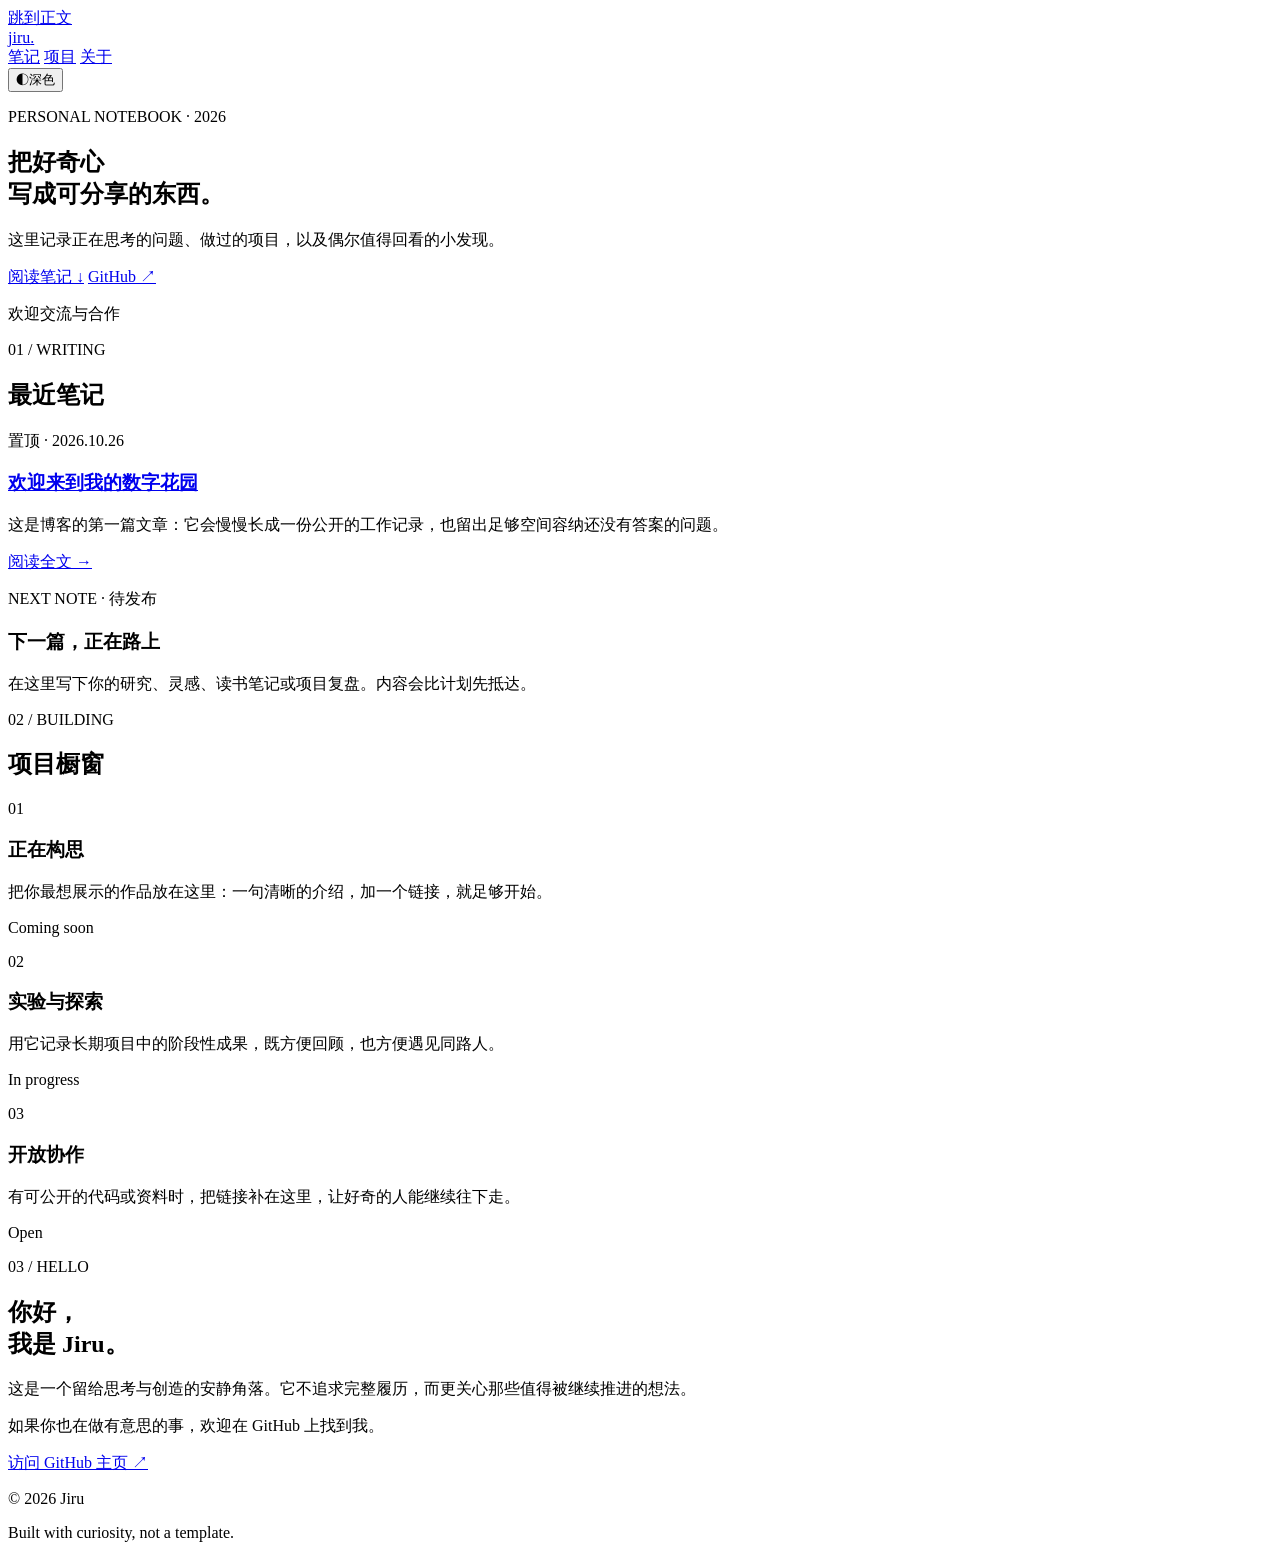
==== index.html @ fbeda2ce "Publish personal blog homepage" ====
<!doctype html>
<html lang="zh-CN">
  <head>
    <meta charset="utf-8">
    <meta name="viewport" content="width=device-width, initial-scale=1">
    <meta name="description" content="Jiru 的个人笔记、项目与想法。">
    <meta name="theme-color" content="#f8f7f4">
    <title>Jiru · Notes & Projects</title>
    <link rel="preconnect" href="https://fonts.googleapis.com">
    <link rel="preconnect" href="https://fonts.gstatic.com" crossorigin>
    <link href="https://fonts.googleapis.com/css2?family=DM+Mono:wght@400;500&family=Manrope:wght@400;500;600;700;800&family=Noto+Serif+SC:wght@400;500;600;700&display=swap" rel="stylesheet">
    <link rel="stylesheet" href="assets/site.css">
  </head>
  <body>
    <a class="skip-link" href="#content">跳到正文</a>
    <header class="site-header">
      <a class="wordmark" href="./" aria-label="Jiru 首页">jir<span>u</span>.</a>
      <nav aria-label="主导航">
        <a href="#notes">笔记</a>
        <a href="#projects">项目</a>
        <a href="#about">关于</a>
      </nav>
      <button class="theme-toggle" type="button" aria-label="切换深浅色主题" aria-pressed="false">
        <span aria-hidden="true">◐</span><span class="theme-label">深色</span>
      </button>
    </header>

    <main id="content">
      <section class="hero" aria-labelledby="intro-title">
        <p class="eyebrow">PERSONAL NOTEBOOK · 2026</p>
        <h1 id="intro-title">把好奇心<br>写成可分享的<span>东西。</span></h1>
        <p class="hero-copy">这里记录正在思考的问题、做过的项目，以及偶尔值得回看的小发现。</p>
        <div class="hero-actions">
          <a class="button primary" href="#notes">阅读笔记 <span aria-hidden="true">↓</span></a>
          <a class="button quiet" href="https://github.com/jiru-unsw" rel="me">GitHub <span aria-hidden="true">↗</span></a>
        </div>
        <p class="availability"><span></span> 欢迎交流与合作</p>
      </section>

      <section class="section notes" id="notes" aria-labelledby="notes-title">
        <div class="section-heading">
          <p class="eyebrow">01 / WRITING</p>
          <h2 id="notes-title">最近笔记</h2>
        </div>
        <div class="post-list">
          <article class="post-card featured">
            <p class="post-meta">置顶 · 2026.10.26</p>
            <h3><a href="posts/welcome.html">欢迎来到我的数字花园</a></h3>
            <p>这是博客的第一篇文章：它会慢慢长成一份公开的工作记录，也留出足够空间容纳还没有答案的问题。</p>
            <a class="text-link" href="posts/welcome.html">阅读全文 <span aria-hidden="true">→</span></a>
          </article>
          <article class="post-card coming-soon">
            <p class="post-meta">NEXT NOTE · 待发布</p>
            <h3>下一篇，正在路上</h3>
            <p>在这里写下你的研究、灵感、读书笔记或项目复盘。内容会比计划先抵达。</p>
          </article>
        </div>
      </section>

      <section class="section projects" id="projects" aria-labelledby="projects-title">
        <div class="section-heading">
          <p class="eyebrow">02 / BUILDING</p>
          <h2 id="projects-title">项目橱窗</h2>
        </div>
        <div class="project-grid">
          <article class="project-card accent-orange">
            <p class="project-number">01</p>
            <h3>正在构思</h3>
            <p>把你最想展示的作品放在这里：一句清晰的介绍，加一个链接，就足够开始。</p>
            <span class="tag">Coming soon</span>
          </article>
          <article class="project-card accent-blue">
            <p class="project-number">02</p>
            <h3>实验与探索</h3>
            <p>用它记录长期项目中的阶段性成果，既方便回顾，也方便遇见同路人。</p>
            <span class="tag">In progress</span>
          </article>
          <article class="project-card accent-green">
            <p class="project-number">03</p>
            <h3>开放协作</h3>
            <p>有可公开的代码或资料时，把链接补在这里，让好奇的人能继续往下走。</p>
            <span class="tag">Open</span>
          </article>
        </div>
      </section>

      <section class="about section" id="about" aria-labelledby="about-title">
        <div>
          <p class="eyebrow">03 / HELLO</p>
          <h2 id="about-title">你好，<br>我是 Jiru。</h2>
        </div>
        <div class="about-copy">
          <p>这是一个留给思考与创造的安静角落。它不追求完整履历，而更关心那些值得被继续推进的想法。</p>
          <p>如果你也在做有意思的事，欢迎在 GitHub 上找到我。</p>
          <a class="text-link" href="https://github.com/jiru-unsw" rel="me">访问 GitHub 主页 <span aria-hidden="true">↗</span></a>
        </div>
      </section>
    </main>

    <footer class="site-footer">
      <p>© <span id="year">2026</span> Jiru</p>
      <p>Built with curiosity, not a template.</p>
    </footer>
    <script src="assets/site.js"></script>
  </body>
</html>
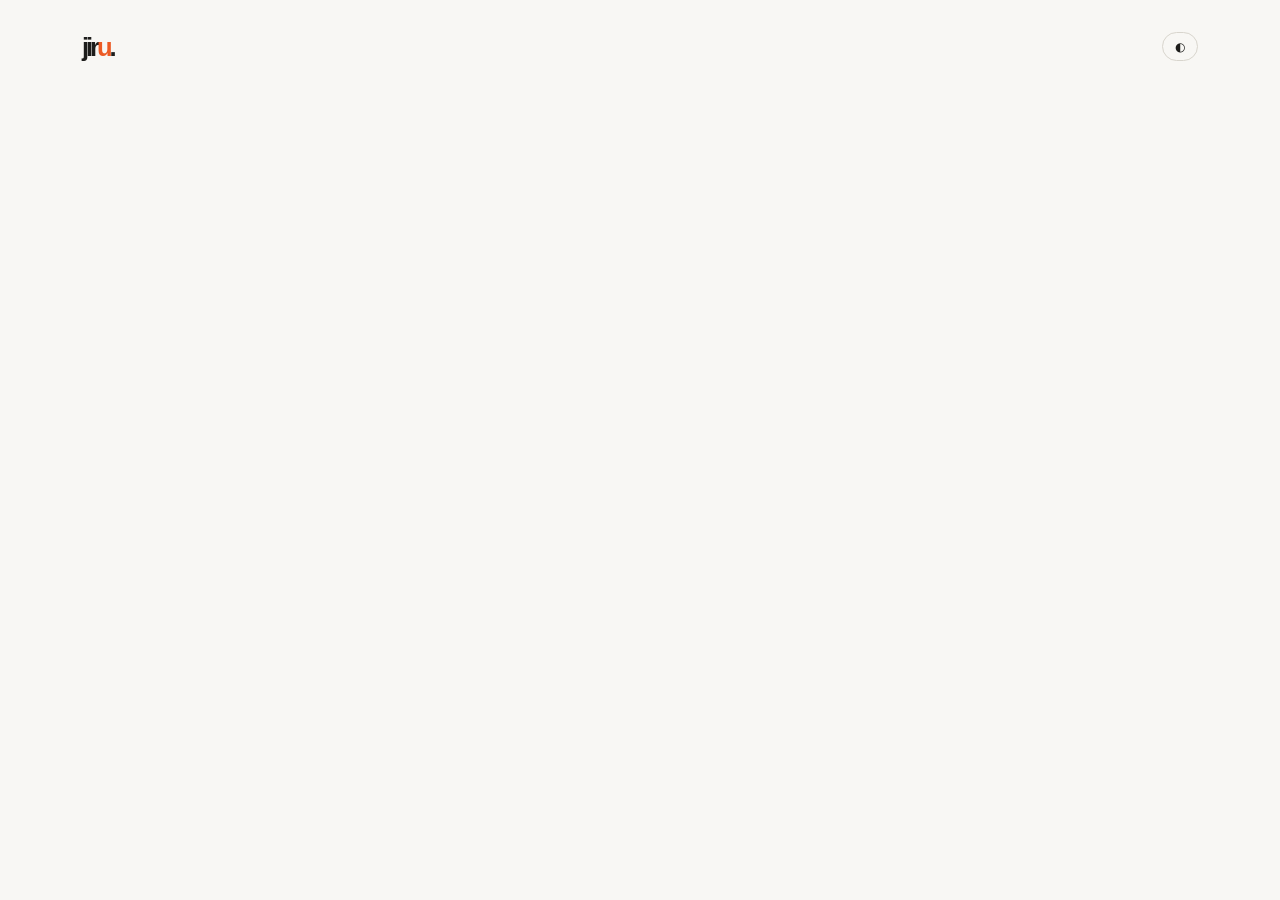
==== commit f3bf09ea: "Make empty English site shell" ====
--- a/index.html
+++ b/index.html
@@ -1,106 +1,24 @@
 <!doctype html>
-<html lang="zh-CN">
+<html lang="en">
   <head>
     <meta charset="utf-8">
     <meta name="viewport" content="width=device-width, initial-scale=1">
-    <meta name="description" content="Jiru 的个人笔记、项目与想法。">
+    <meta name="description" content="Jiru.">
     <meta name="theme-color" content="#f8f7f4">
-    <title>Jiru · Notes & Projects</title>
+    <title>Jiru</title>
     <link rel="preconnect" href="https://fonts.googleapis.com">
     <link rel="preconnect" href="https://fonts.gstatic.com" crossorigin>
     <link href="https://fonts.googleapis.com/css2?family=DM+Mono:wght@400;500&family=Manrope:wght@400;500;600;700;800&family=Noto+Serif+SC:wght@400;500;600;700&display=swap" rel="stylesheet">
     <link rel="stylesheet" href="assets/site.css">
   </head>
   <body>
-    <a class="skip-link" href="#content">跳到正文</a>
     <header class="site-header">
-      <a class="wordmark" href="./" aria-label="Jiru 首页">jir<span>u</span>.</a>
-      <nav aria-label="主导航">
-        <a href="#notes">笔记</a>
-        <a href="#projects">项目</a>
-        <a href="#about">关于</a>
-      </nav>
-      <button class="theme-toggle" type="button" aria-label="切换深浅色主题" aria-pressed="false">
-        <span aria-hidden="true">◐</span><span class="theme-label">深色</span>
+      <a class="wordmark" href="./" aria-label="Jiru home">jir<span>u</span>.</a>
+      <button class="theme-toggle" type="button" aria-label="Toggle color theme" aria-pressed="false">
+        <span aria-hidden="true">◐</span>
       </button>
     </header>
-
-    <main id="content">
-      <section class="hero" aria-labelledby="intro-title">
-        <p class="eyebrow">PERSONAL NOTEBOOK · 2026</p>
-        <h1 id="intro-title">把好奇心<br>写成可分享的<span>东西。</span></h1>
-        <p class="hero-copy">这里记录正在思考的问题、做过的项目，以及偶尔值得回看的小发现。</p>
-        <div class="hero-actions">
-          <a class="button primary" href="#notes">阅读笔记 <span aria-hidden="true">↓</span></a>
-          <a class="button quiet" href="https://github.com/jiru-unsw" rel="me">GitHub <span aria-hidden="true">↗</span></a>
-        </div>
-        <p class="availability"><span></span> 欢迎交流与合作</p>
-      </section>
-
-      <section class="section notes" id="notes" aria-labelledby="notes-title">
-        <div class="section-heading">
-          <p class="eyebrow">01 / WRITING</p>
-          <h2 id="notes-title">最近笔记</h2>
-        </div>
-        <div class="post-list">
-          <article class="post-card featured">
-            <p class="post-meta">置顶 · 2026.10.26</p>
-            <h3><a href="posts/welcome.html">欢迎来到我的数字花园</a></h3>
-            <p>这是博客的第一篇文章：它会慢慢长成一份公开的工作记录，也留出足够空间容纳还没有答案的问题。</p>
-            <a class="text-link" href="posts/welcome.html">阅读全文 <span aria-hidden="true">→</span></a>
-          </article>
-          <article class="post-card coming-soon">
-            <p class="post-meta">NEXT NOTE · 待发布</p>
-            <h3>下一篇，正在路上</h3>
-            <p>在这里写下你的研究、灵感、读书笔记或项目复盘。内容会比计划先抵达。</p>
-          </article>
-        </div>
-      </section>
-
-      <section class="section projects" id="projects" aria-labelledby="projects-title">
-        <div class="section-heading">
-          <p class="eyebrow">02 / BUILDING</p>
-          <h2 id="projects-title">项目橱窗</h2>
-        </div>
-        <div class="project-grid">
-          <article class="project-card accent-orange">
-            <p class="project-number">01</p>
-            <h3>正在构思</h3>
-            <p>把你最想展示的作品放在这里：一句清晰的介绍，加一个链接，就足够开始。</p>
-            <span class="tag">Coming soon</span>
-          </article>
-          <article class="project-card accent-blue">
-            <p class="project-number">02</p>
-            <h3>实验与探索</h3>
-            <p>用它记录长期项目中的阶段性成果，既方便回顾，也方便遇见同路人。</p>
-            <span class="tag">In progress</span>
-          </article>
-          <article class="project-card accent-green">
-            <p class="project-number">03</p>
-            <h3>开放协作</h3>
-            <p>有可公开的代码或资料时，把链接补在这里，让好奇的人能继续往下走。</p>
-            <span class="tag">Open</span>
-          </article>
-        </div>
-      </section>
-
-      <section class="about section" id="about" aria-labelledby="about-title">
-        <div>
-          <p class="eyebrow">03 / HELLO</p>
-          <h2 id="about-title">你好，<br>我是 Jiru。</h2>
-        </div>
-        <div class="about-copy">
-          <p>这是一个留给思考与创造的安静角落。它不追求完整履历，而更关心那些值得被继续推进的想法。</p>
-          <p>如果你也在做有意思的事，欢迎在 GitHub 上找到我。</p>
-          <a class="text-link" href="https://github.com/jiru-unsw" rel="me">访问 GitHub 主页 <span aria-hidden="true">↗</span></a>
-        </div>
-      </section>
-    </main>
-
-    <footer class="site-footer">
-      <p>© <span id="year">2026</span> Jiru</p>
-      <p>Built with curiosity, not a template.</p>
-    </footer>
+    <main aria-hidden="true"></main>
     <script src="assets/site.js"></script>
   </body>
 </html>
--- a/assets/site.css
+++ b/assets/site.css
@@ -0,0 +1,92 @@
+:root {
+  --paper: #f8f7f4;
+  --paper-deep: #eeece6;
+  --ink: #1d1d1b;
+  --muted: #6c6a64;
+  --line: #d8d5cd;
+  --orange: #ec5b25;
+  --blue: #3559e8;
+  --green: #0a765b;
+  --serif: "Noto Serif SC", Georgia, serif;
+  --sans: "Manrope", "Noto Sans SC", sans-serif;
+  --mono: "DM Mono", monospace;
+}
+
+* { box-sizing: border-box; }
+html { scroll-behavior: smooth; }
+body {
+  margin: 0;
+  background: var(--paper);
+  color: var(--ink);
+  font-family: var(--sans);
+  line-height: 1.65;
+  transition: background .25s ease, color .25s ease;
+}
+body.dark {
+  --paper: #191a1a;
+  --paper-deep: #242525;
+  --ink: #f3f1eb;
+  --muted: #b5b1aa;
+  --line: #41413f;
+}
+a { color: inherit; }
+.skip-link { position: fixed; left: 1rem; top: -4rem; z-index: 10; background: var(--ink); color: var(--paper); padding: .6rem .9rem; }
+.skip-link:focus { top: 1rem; }
+.site-header, main, .site-footer { max-width: 1180px; margin: auto; }
+.site-header { display: flex; align-items: center; justify-content: space-between; padding: 1.6rem 2rem; }
+.wordmark { color: var(--ink); text-decoration: none; font-size: 1.6rem; font-weight: 800; letter-spacing: -.12em; }
+.wordmark span { color: var(--orange); }
+nav { display: flex; gap: 1.8rem; margin-left: auto; margin-right: 2rem; }
+nav a { color: var(--muted); font-size: .88rem; font-weight: 700; text-decoration: none; }
+nav a:hover, .text-link:hover { color: var(--orange); }
+.theme-toggle { display: flex; gap: .45rem; align-items: center; color: var(--ink); background: transparent; border: 1px solid var(--line); border-radius: 100vmax; padding: .42rem .75rem; font-family: var(--sans); font-size: .75rem; cursor: pointer; }
+.hero { min-height: 69vh; padding: 9.5rem 2rem 6rem; position: relative; }
+.hero::after { content: ""; position: absolute; top: 16%; right: 4%; width: min(19vw, 210px); aspect-ratio: 1; background: var(--orange); border-radius: 47% 53% 39% 61% / 52% 39% 61% 48%; opacity: .94; transform: rotate(-18deg); z-index: -1; }
+.eyebrow, .post-meta, .project-number { color: var(--muted); font: 500 .72rem/1.3 var(--mono); letter-spacing: .08em; }
+.hero h1 { max-width: 880px; font-size: clamp(3.1rem, 7vw, 6.7rem); letter-spacing: -.08em; line-height: 1.03; margin: 1.5rem 0 1.8rem; }
+.hero h1 span { font-family: var(--serif); font-weight: 500; letter-spacing: -.13em; }
+.hero-copy { max-width: 430px; color: var(--muted); font-family: var(--serif); font-size: 1.14rem; }
+.hero-actions { display: flex; flex-wrap: wrap; gap: .75rem; margin-top: 2.4rem; }
+.button { text-decoration: none; border-radius: 100vmax; padding: .75rem 1.1rem; font-size: .85rem; font-weight: 700; }
+.button.primary { background: var(--ink); color: var(--paper); }
+.button.primary:hover { background: var(--orange); }
+.button.quiet { border: 1px solid var(--line); }
+.availability { color: var(--muted); font-size: .77rem; margin-top: 4.6rem; }
+.availability span { display: inline-block; width: .55rem; height: .55rem; background: #37a477; border-radius: 50%; margin-right: .35rem; }
+.section { border-top: 1px solid var(--line); padding: 5.3rem 2rem; }
+.section-heading { display: flex; justify-content: space-between; align-items: baseline; margin-bottom: 2.5rem; }
+h2 { font-size: clamp(2.3rem, 4.5vw, 4.4rem); letter-spacing: -.07em; line-height: 1.05; margin: .6rem 0 0; }
+.post-list { display: grid; grid-template-columns: 1.3fr .7fr; gap: 1rem; }
+.post-card { background: var(--paper-deep); padding: 2.2rem; min-height: 280px; display: flex; flex-direction: column; align-items: flex-start; }
+.post-card h3 { font-size: clamp(1.6rem, 2.7vw, 2.65rem); letter-spacing: -.06em; line-height: 1.15; margin: 1rem 0; }
+.post-card h3 a { text-decoration: none; }
+.post-card h3 a:hover { text-decoration: underline; text-decoration-color: var(--orange); text-underline-offset: .15em; }
+.post-card p:not(.post-meta) { color: var(--muted); max-width: 590px; margin-top: 0; }
+.text-link { margin-top: auto; font-size: .85rem; font-weight: 800; text-decoration: none; }
+.coming-soon { background: transparent; border: 1px solid var(--line); }
+.project-grid { display: grid; grid-template-columns: repeat(3, 1fr); gap: 1rem; }
+.project-card { min-height: 310px; padding: 1.8rem; display: flex; flex-direction: column; border-top: 5px solid; }
+.project-card h3 { font-size: 1.5rem; letter-spacing: -.05em; margin: 2.3rem 0 .5rem; }
+.project-card p:not(.project-number) { color: var(--muted); font-size: .92rem; }
+.project-card .tag { margin-top: auto; font: 500 .7rem var(--mono); }
+.accent-orange { background: #f9ded2; border-color: var(--orange); color: #37221a; }
+.accent-blue { background: #dce4ff; border-color: var(--blue); color: #17214e; }
+.accent-green { background: #d9eee5; border-color: var(--green); color: #173f34; }
+.about { display: grid; grid-template-columns: 1fr 1fr; gap: 2rem; padding-bottom: 7rem; }
+.about h2 { margin-top: 1rem; }
+.about-copy { max-width: 480px; padding-top: 1rem; }
+.about-copy p { color: var(--muted); font-family: var(--serif); font-size: 1.1rem; }
+.site-footer { border-top: 1px solid var(--line); display: flex; justify-content: space-between; padding: 1.7rem 2rem; color: var(--muted); font: .72rem var(--mono); }
+
+@media (max-width: 680px) {
+  .site-header { padding: 1.2rem; }
+  nav { display: none; }
+  .hero { min-height: auto; padding: 6.5rem 1.25rem 4rem; }
+  .hero::after { width: 120px; top: 10%; right: 8%; opacity: .45; }
+  .section { padding: 4rem 1.25rem; }
+  .post-list, .project-grid, .about { grid-template-columns: 1fr; }
+  .post-card { min-height: 0; }
+  .post-card .text-link { margin-top: 1.2rem; }
+  .project-card { min-height: 245px; }
+  .site-footer { align-items: flex-start; flex-direction: column; gap: .4rem; padding: 1.4rem 1.25rem; }
+}
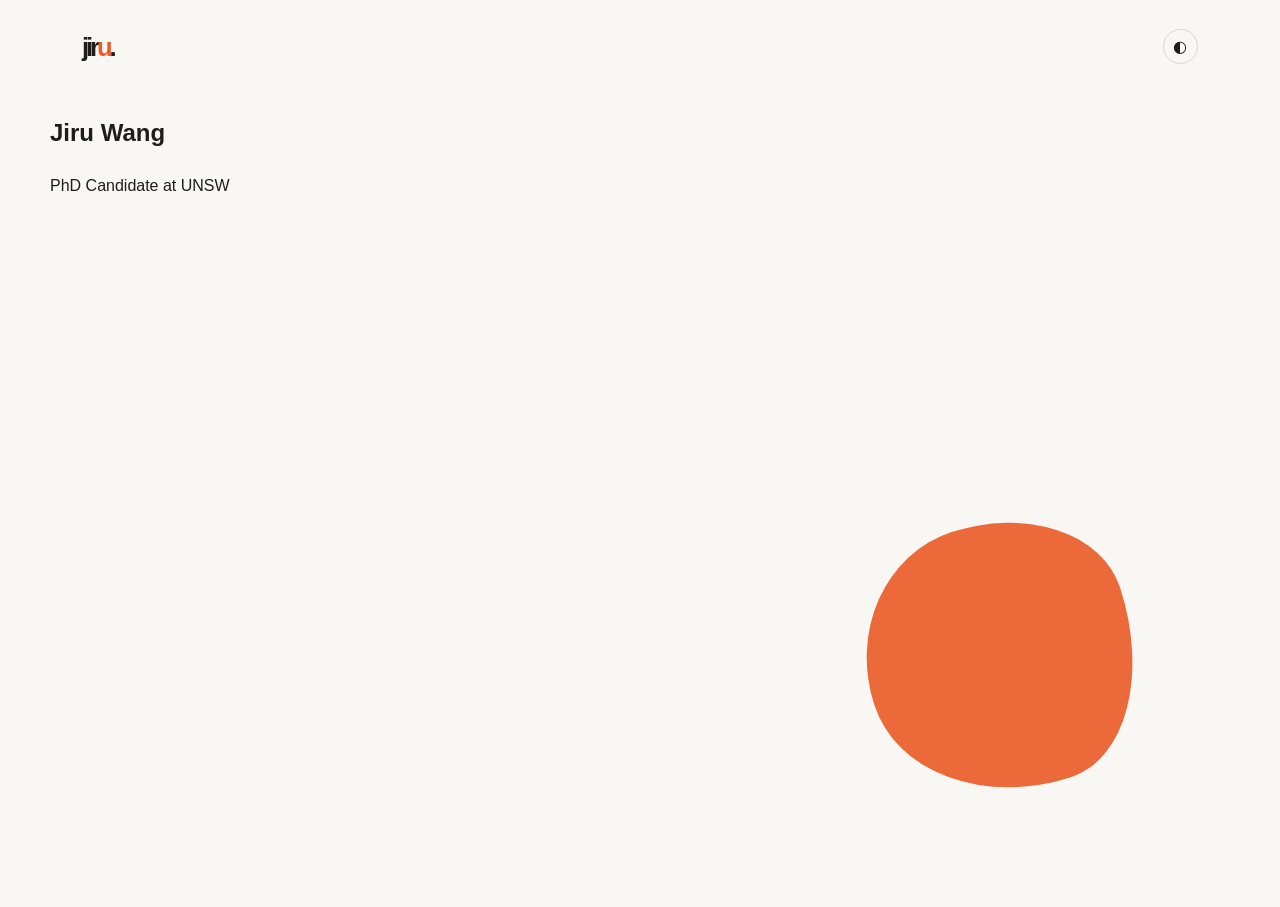
==== commit a07f1ddd: "Add name and UNSW PhD identity" ====
--- a/index.html
+++ b/index.html
@@ -18,7 +18,12 @@
         <span aria-hidden="true">◐</span>
       </button>
     </header>
-    <main aria-hidden="true"></main>
+    <main>
+      <section class="identity" aria-labelledby="name">
+        <h1 id="name">Jiru Wang</h1>
+        <p>PhD Candidate at UNSW</p>
+      </section>
+    </main>
     <script src="assets/site.js"></script>
   </body>
 </html>
--- a/assets/site.css
+++ b/assets/site.css
@@ -30,16 +30,13 @@
   --line: #41413f;
 }
 a { color: inherit; }
-.skip-link { position: fixed; left: 1rem; top: -4rem; z-index: 10; background: var(--ink); color: var(--paper); padding: .6rem .9rem; }
-.skip-link:focus { top: 1rem; }
 .site-header, main, .site-footer { max-width: 1180px; margin: auto; }
 .site-header { display: flex; align-items: center; justify-content: space-between; padding: 1.6rem 2rem; }
 .wordmark { color: var(--ink); text-decoration: none; font-size: 1.6rem; font-weight: 800; letter-spacing: -.12em; }
 .wordmark span { color: var(--orange); }
-nav { display: flex; gap: 1.8rem; margin-left: auto; margin-right: 2rem; }
-nav a { color: var(--muted); font-size: .88rem; font-weight: 700; text-decoration: none; }
-nav a:hover, .text-link:hover { color: var(--orange); }
-.theme-toggle { display: flex; gap: .45rem; align-items: center; color: var(--ink); background: transparent; border: 1px solid var(--line); border-radius: 100vmax; padding: .42rem .75rem; font-family: var(--sans); font-size: .75rem; cursor: pointer; }
+.theme-toggle { display: grid; place-items: center; color: var(--ink); background: transparent; border: 1px solid var(--line); border-radius: 50%; width: 2.2rem; height: 2.2rem; padding: 0; font-family: var(--sans); font-size: 1rem; cursor: pointer; }
+main { min-height: calc(100vh - 5.4rem); position: relative; overflow: hidden; }
+main::after { content: ""; position: absolute; width: min(24vw, 270px); aspect-ratio: 1; border-radius: 47% 53% 39% 61% / 52% 39% 61% 48%; background: var(--orange); opacity: .9; right: 8%; bottom: 14%; transform: rotate(-18deg); }
 .hero { min-height: 69vh; padding: 9.5rem 2rem 6rem; position: relative; }
 .hero::after { content: ""; position: absolute; top: 16%; right: 4%; width: min(19vw, 210px); aspect-ratio: 1; background: var(--orange); border-radius: 47% 53% 39% 61% / 52% 39% 61% 48%; opacity: .94; transform: rotate(-18deg); z-index: -1; }
 .eyebrow, .post-meta, .project-number { color: var(--muted); font: 500 .72rem/1.3 var(--mono); letter-spacing: .08em; }
@@ -80,7 +77,6 @@
 
 @media (max-width: 680px) {
   .site-header { padding: 1.2rem; }
-  nav { display: none; }
   .hero { min-height: auto; padding: 6.5rem 1.25rem 4rem; }
   .hero::after { width: 120px; top: 10%; right: 8%; opacity: .45; }
   .section { padding: 4rem 1.25rem; }
@@ -89,4 +85,5 @@
   .post-card .text-link { margin-top: 1.2rem; }
   .project-card { min-height: 245px; }
   .site-footer { align-items: flex-start; flex-direction: column; gap: .4rem; padding: 1.4rem 1.25rem; }
+  main::after { width: 150px; right: 12%; bottom: 12%; }
 }
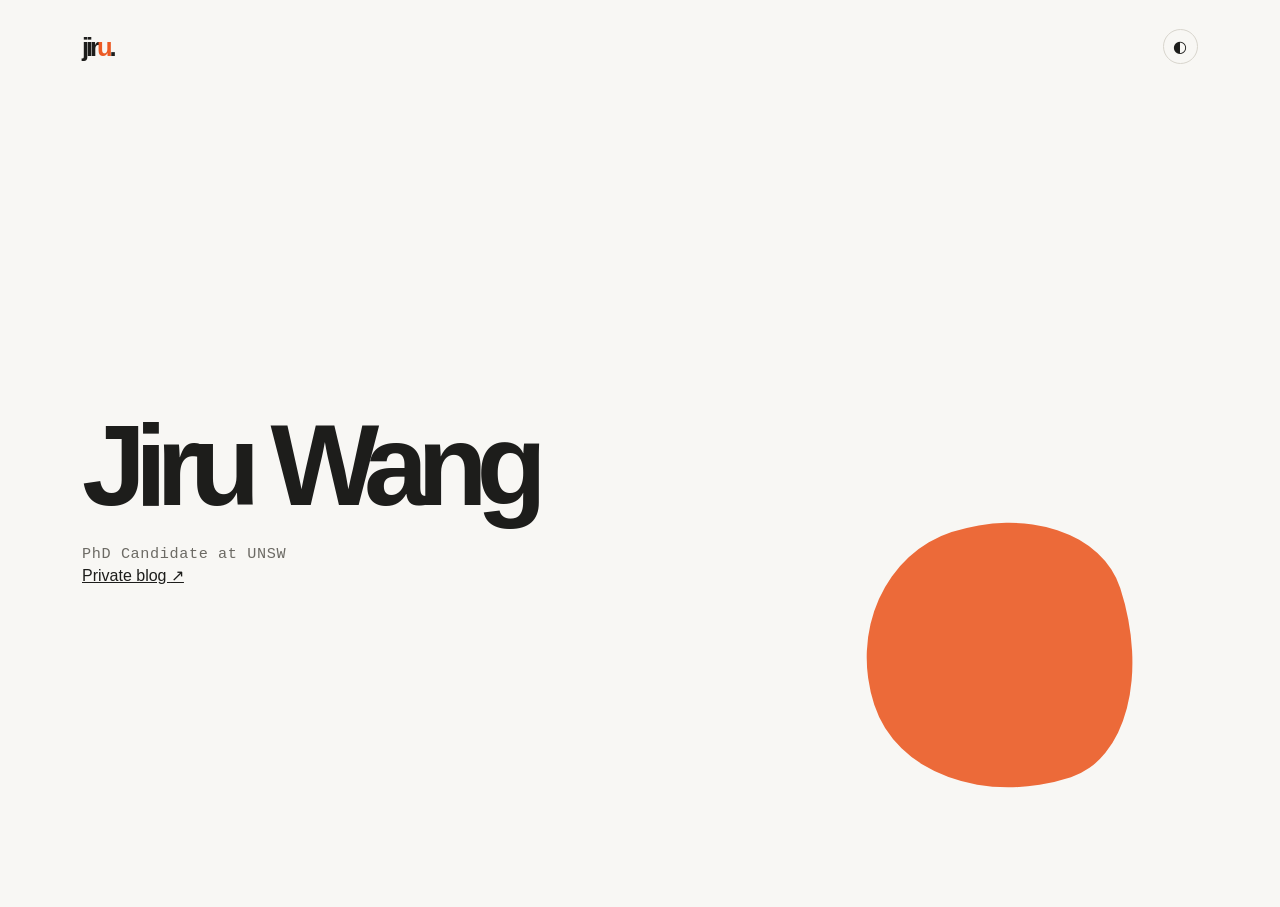
==== commit afbe2f8f: "Link to private draft blog" ====
--- a/index.html
+++ b/index.html
@@ -22,6 +22,7 @@
       <section class="identity" aria-labelledby="name">
         <h1 id="name">Jiru Wang</h1>
         <p>PhD Candidate at UNSW</p>
+        <a class="private-link" href="https://github.com/jiru-unsw/draft" aria-label="Open private blog on GitHub">Private blog <span aria-hidden="true">↗</span></a>
       </section>
     </main>
     <script src="assets/site.js"></script>
--- a/assets/site.css
+++ b/assets/site.css
@@ -37,6 +37,9 @@
 .theme-toggle { display: grid; place-items: center; color: var(--ink); background: transparent; border: 1px solid var(--line); border-radius: 50%; width: 2.2rem; height: 2.2rem; padding: 0; font-family: var(--sans); font-size: 1rem; cursor: pointer; }
 main { min-height: calc(100vh - 5.4rem); position: relative; overflow: hidden; }
 main::after { content: ""; position: absolute; width: min(24vw, 270px); aspect-ratio: 1; border-radius: 47% 53% 39% 61% / 52% 39% 61% 48%; background: var(--orange); opacity: .9; right: 8%; bottom: 14%; transform: rotate(-18deg); }
+.identity { display: grid; align-content: center; min-height: inherit; padding: 2rem; }
+.identity h1 { font-size: clamp(3.5rem, 9vw, 9rem); letter-spacing: -.095em; line-height: .95; margin: 0; }
+.identity p { color: var(--muted); font: 500 clamp(.78rem, 1.2vw, .95rem) var(--mono); letter-spacing: .04em; margin: 1.5rem 0 0; }
 .hero { min-height: 69vh; padding: 9.5rem 2rem 6rem; position: relative; }
 .hero::after { content: ""; position: absolute; top: 16%; right: 4%; width: min(19vw, 210px); aspect-ratio: 1; background: var(--orange); border-radius: 47% 53% 39% 61% / 52% 39% 61% 48%; opacity: .94; transform: rotate(-18deg); z-index: -1; }
 .eyebrow, .post-meta, .project-number { color: var(--muted); font: 500 .72rem/1.3 var(--mono); letter-spacing: .08em; }
@@ -86,4 +89,5 @@
   .project-card { min-height: 245px; }
   .site-footer { align-items: flex-start; flex-direction: column; gap: .4rem; padding: 1.4rem 1.25rem; }
   main::after { width: 150px; right: 12%; bottom: 12%; }
+  .identity { padding: 1.25rem; }
 }
